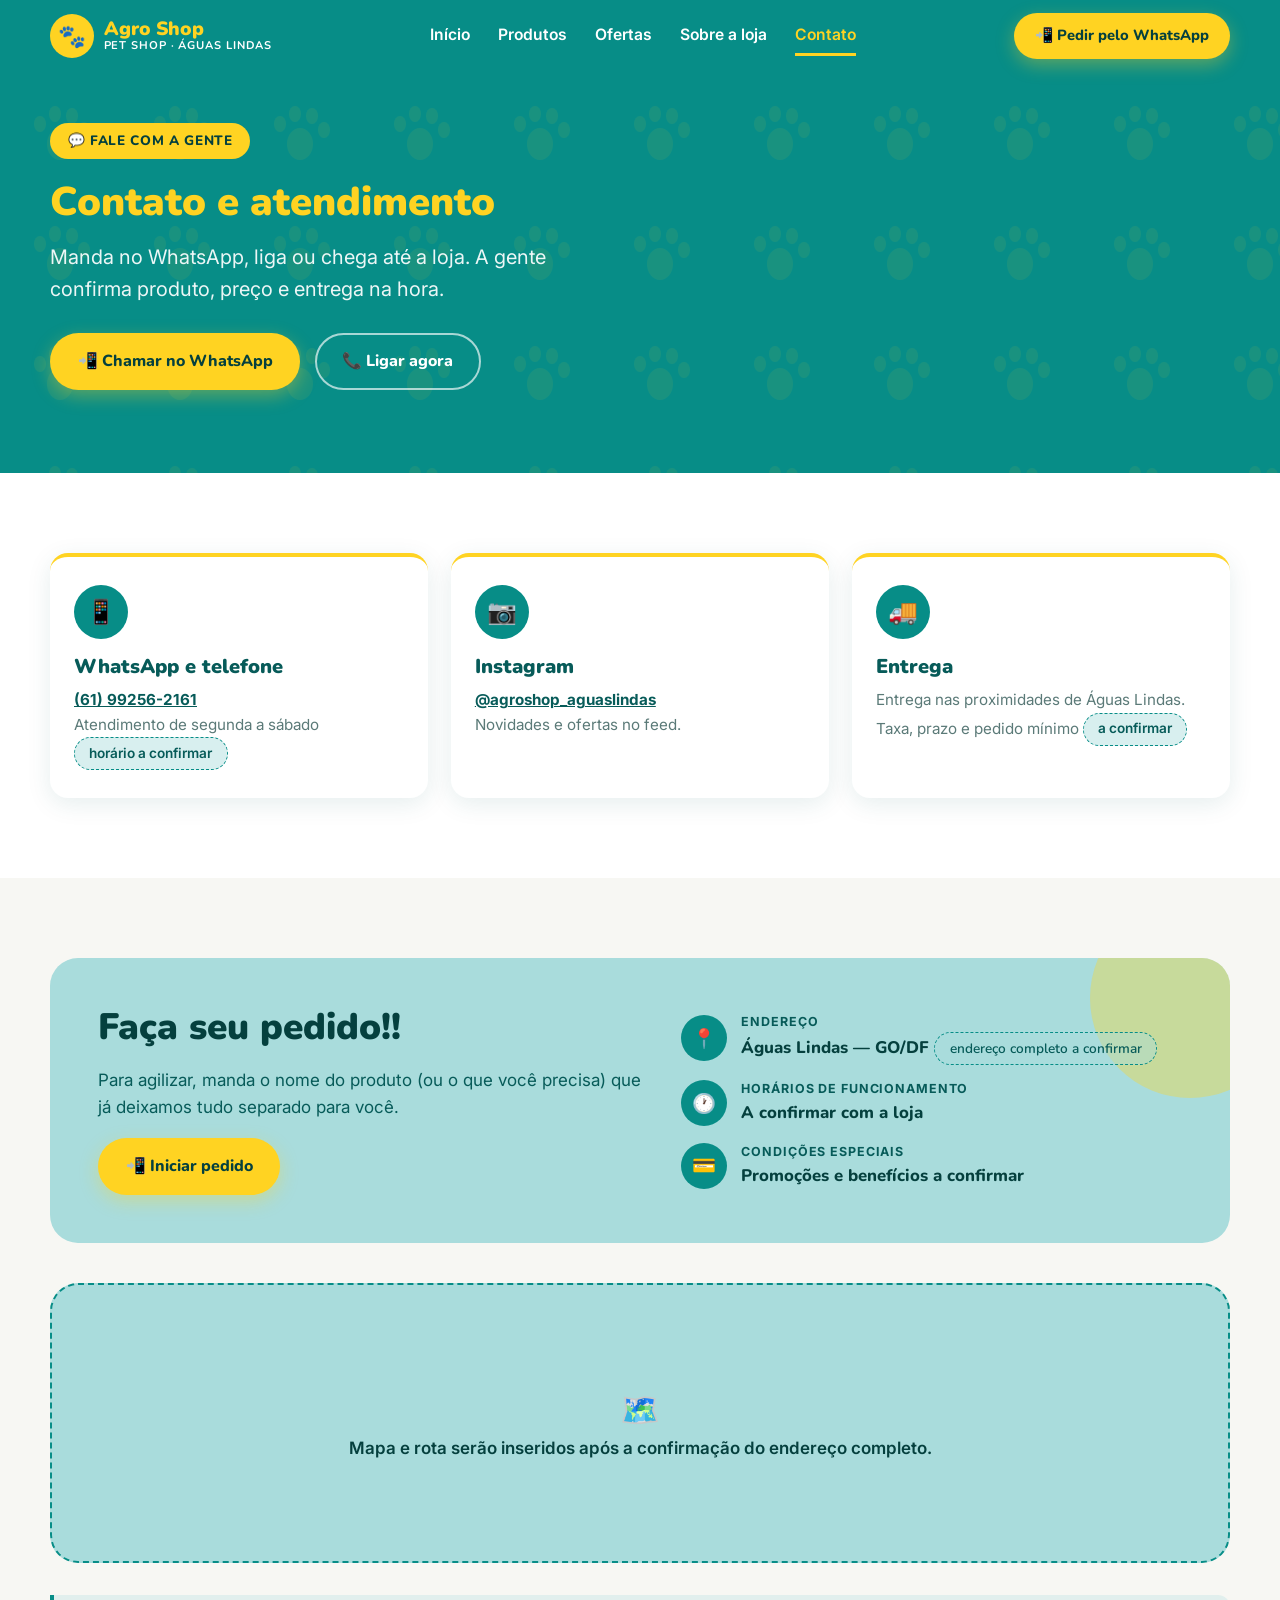
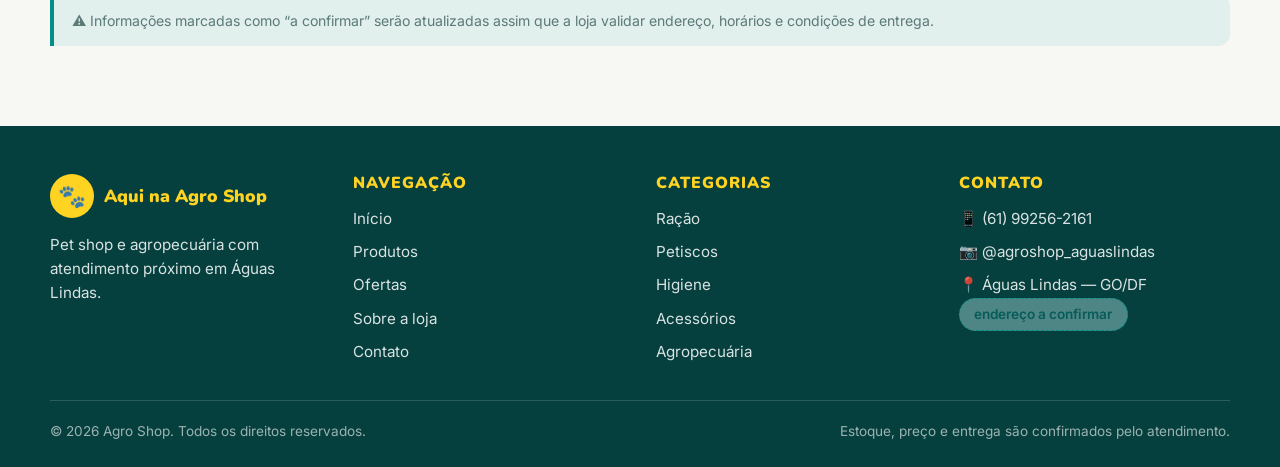
==== contato.html @ 7bd04043 "Commit inicial: site da Agro Shop (home, catálogo, ofertas, sobre e contato)" ====
<!DOCTYPE html>
<html lang="pt-BR">
<head>
  <meta charset="UTF-8">
  <meta name="viewport" content="width=device-width, initial-scale=1.0">
  <title>Contato — Agro Shop | WhatsApp e endereço em Águas Lindas</title>
  <meta name="description" content="Fale com a Agro Shop em Águas Lindas: WhatsApp (61) 99256-2161, endereço, horários e condições de entrega.">
  <link rel="preconnect" href="https://fonts.googleapis.com">
  <link rel="preconnect" href="https://fonts.gstatic.com" crossorigin>
  <link href="https://fonts.googleapis.com/css2?family=Inter:wght@400;600;700&family=Nunito:wght@800;900&display=swap" rel="stylesheet">
  <link rel="stylesheet" href="css/style.css">
</head>
<body>
  <a class="pular-conteudo" href="#conteudo">Pular para o conteúdo</a>

  <header class="site-header">
    <div class="container header-inner">
      <a class="marca" href="index.html">
        <span class="marca__selo" aria-hidden="true">🐾</span>
        <span class="marca__nome">Agro Shop<span>Pet shop · Águas Lindas</span></span>
      </a>
      <nav class="nav-principal" id="nav-principal" aria-label="Navegação principal">
        <a href="index.html">Início</a>
        <a href="produtos.html">Produtos</a>
        <a href="ofertas.html">Ofertas</a>
        <a href="sobre.html">Sobre a loja</a>
        <a href="contato.html" aria-current="page">Contato</a>
      </nav>
      <div class="header-acoes">
        <a class="btn btn--zap btn--pequeno" data-zap="Olá! Vim pelo site da Agro Shop."
           href="#" aria-label="Pedir pelo WhatsApp">📲 Pedir pelo WhatsApp</a>
        <button class="btn-menu" id="btn-menu" aria-expanded="false" aria-controls="nav-principal" aria-label="Abrir menu">☰</button>
      </div>
    </div>
  </header>

  <main id="conteudo">
    <section class="hero hero--compacto">
      <div class="container">
        <div class="hero__conteudo">
          <span class="hero__selo">💬 Fale com a gente</span>
          <h1>Contato e atendimento</h1>
          <p class="hero__sub">
            Manda no WhatsApp, liga ou chega até a loja.
            A gente confirma produto, preço e entrega na hora.
          </p>
          <div class="hero__acoes">
            <a class="btn btn--zap"
               data-zap="Olá! Vim pelo site da Agro Shop e preciso de ajuda."
               href="#">📲 Chamar no WhatsApp</a>
            <a class="btn btn--contorno-claro" href="tel:+5561992562161">📞 Ligar agora</a>
          </div>
        </div>
      </div>
    </section>

    <section class="secao secao--clara">
      <div class="container">
        <div class="grade-vantagens">
          <div class="card-vantagem">
            <span class="card-vantagem__icone" aria-hidden="true">📱</span>
            <h3>WhatsApp e telefone</h3>
            <p>
              <a href="tel:+5561992562161"><strong>(61) 99256-2161</strong></a><br>
              Atendimento de segunda a sábado <span class="a-confirmar">horário a confirmar</span>
            </p>
          </div>
          <div class="card-vantagem">
            <span class="card-vantagem__icone" aria-hidden="true">📷</span>
            <h3>Instagram</h3>
            <p>
              <a href="https://instagram.com/agroshop_aguaslindas" target="_blank" rel="noopener"><strong>@agroshop_aguaslindas</strong></a><br>
              Novidades e ofertas no feed.
            </p>
          </div>
          <div class="card-vantagem">
            <span class="card-vantagem__icone" aria-hidden="true">🚚</span>
            <h3>Entrega</h3>
            <p>
              Entrega nas proximidades de Águas Lindas.
              Taxa, prazo e pedido mínimo <span class="a-confirmar">a confirmar</span>
            </p>
          </div>
        </div>
      </div>
    </section>

    <section class="secao">
      <div class="container">
        <div class="painel-contato">
          <div>
            <h2>Faça seu pedido!!</h2>
            <p>
              Para agilizar, manda o nome do produto (ou o que você precisa)
              que já deixamos tudo separado para você.
            </p>
            <a class="btn btn--zap"
               data-zap="Olá! Vim pelo site da Agro Shop e quero fazer um pedido."
               href="#">📲 Iniciar pedido</a>
          </div>
          <ul class="contato-lista">
            <li>
              <span class="icone" aria-hidden="true">📍</span>
              <span>
                <span class="rotulo">Endereço</span>
                <span class="valor">Águas Lindas — GO/DF <span class="a-confirmar">endereço completo a confirmar</span></span>
              </span>
            </li>
            <li>
              <span class="icone" aria-hidden="true">🕐</span>
              <span>
                <span class="rotulo">Horários de funcionamento</span>
                <span class="valor">A confirmar com a loja</span>
              </span>
            </li>
            <li>
              <span class="icone" aria-hidden="true">💳</span>
              <span>
                <span class="rotulo">Condições especiais</span>
                <span class="valor">Promoções e benefícios a confirmar</span>
              </span>
            </li>
          </ul>
        </div>

        <div style="margin-top:2.5rem;">
          <div class="mapa-placeholder">
            <div>
              <span style="font-size:2rem;" aria-hidden="true">🗺️</span><br>
              Mapa e rota serão inseridos após a confirmação do endereço completo.
            </div>
          </div>
        </div>

        <div class="nota-legal">
          ⚠️ Informações marcadas como “a confirmar” serão atualizadas assim que a loja
          validar endereço, horários e condições de entrega.
        </div>
      </div>
    </section>
  </main>

  <footer class="site-footer">
    <div class="container">
      <div class="footer-grade">
        <div>
          <div class="footer-marca">
            <span class="marca__selo" aria-hidden="true">🐾</span>
            <span class="marca__nome">Aqui na Agro Shop</span>
          </div>
          <p>Pet shop e agropecuária com atendimento próximo em Águas Lindas.</p>
        </div>
        <div>
          <h4>Navegação</h4>
          <ul>
            <li><a href="index.html">Início</a></li>
            <li><a href="produtos.html">Produtos</a></li>
            <li><a href="ofertas.html">Ofertas</a></li>
            <li><a href="sobre.html">Sobre a loja</a></li>
            <li><a href="contato.html">Contato</a></li>
          </ul>
        </div>
        <div>
          <h4>Categorias</h4>
          <ul>
            <li><a href="produtos.html?categoria=Ração">Ração</a></li>
            <li><a href="produtos.html?categoria=Petiscos">Petiscos</a></li>
            <li><a href="produtos.html?categoria=Higiene">Higiene</a></li>
            <li><a href="produtos.html?categoria=Acessórios">Acessórios</a></li>
            <li><a href="produtos.html?categoria=Agropecuária">Agropecuária</a></li>
          </ul>
        </div>
        <div>
          <h4>Contato</h4>
          <ul>
            <li>📱 <a href="tel:+5561992562161">(61) 99256-2161</a></li>
            <li>📷 <a href="https://instagram.com/agroshop_aguaslindas" target="_blank" rel="noopener">@agroshop_aguaslindas</a></li>
            <li>📍 Águas Lindas — GO/DF <span class="a-confirmar">endereço a confirmar</span></li>
          </ul>
        </div>
      </div>
      <div class="footer-obs">
        <span>© <span id="ano">2026</span> Agro Shop. Todos os direitos reservados.</span>
        <span>Estoque, preço e entrega são confirmados pelo atendimento.</span>
      </div>
    </div>
  </footer>

  <a class="zap-flutuante" data-zap="Olá! Vim pelo site da Agro Shop." href="#" aria-label="Falar no WhatsApp">💬</a>

  <script src="js/produtos.js"></script>
  <script src="js/main.js"></script>
</body>
</html>
---- css/style.css ----
/* =========================================================
   Agro Shop — Design System
   Identidade: teal + amarelo, cartões limpos, pegadas moderação
   ========================================================= */

:root {
  --teal: #078D87;
  --teal-dark: #075B59;
  --teal-deep: #05403E;
  --amarelo: #FFD322;
  --amarelo-dark: #EFC000;
  --branco: #F7F7F3;
  --azul-claro: #A9DCDC;
  --texto: #1F3A38;
  --texto-suave: #5B7A78;
  --branco-puro: #FFFFFF;

  --sombra: 0 6px 24px rgba(7, 91, 89, 0.10);
  --sombra-forte: 0 12px 32px rgba(7, 91, 89, 0.16);

  --raio: 18px;
  --raio-grande: 28px;
  --raio-pill: 999px;

  --fonte-titulo: "Nunito", "Baloo 2", system-ui, sans-serif;
  --fonte-corpo: "Inter", "Open Sans", system-ui, sans-serif;

  --largura: 1180px;
  --header-h: 72px;
}

/* ---------- Reset / base ---------- */
*, *::before, *::after { box-sizing: border-box; }

html { scroll-behavior: smooth; }

body {
  margin: 0;
  font-family: var(--fonte-corpo);
  font-size: 17px;
  line-height: 1.6;
  color: var(--texto);
  background: var(--branco);
  -webkit-font-smoothing: antialiased;
}

img { max-width: 100%; display: block; }

h1, h2, h3, h4 {
  font-family: var(--fonte-titulo);
  font-weight: 900;
  line-height: 1.15;
  margin: 0 0 0.5em;
  color: var(--teal-dark);
}

h1 { font-size: clamp(2rem, 5vw, 3.1rem); }
h2 { font-size: clamp(1.6rem, 3.5vw, 2.3rem); }
h3 { font-size: 1.25rem; }

p { margin: 0 0 1em; }

a { color: var(--teal-dark); }

:focus-visible {
  outline: 3px solid var(--amarelo);
  outline-offset: 3px;
  border-radius: 6px;
}

.container {
  width: min(var(--largura), 100% - 2.5rem);
  margin-inline: auto;
}

.secao { padding: clamp(3rem, 7vw, 5rem) 0; }
.secao--clara { background: var(--branco-puro); }

.pular-conteudo {
  position: absolute;
  left: -9999px;
  top: 0;
  background: var(--amarelo);
  color: var(--teal-deep);
  padding: 0.75rem 1.25rem;
  z-index: 200;
  font-weight: 700;
  border-radius: 0 0 10px 0;
}
.pular-conteudo:focus { left: 0; }

.texto-suave { color: var(--texto-suave); }

/* ---------- Botões ---------- */
.btn {
  display: inline-flex;
  align-items: center;
  justify-content: center;
  gap: 0.5rem;
  font-family: var(--fonte-titulo);
  font-weight: 800;
  font-size: 1rem;
  padding: 0.85rem 1.6rem;
  border-radius: var(--raio-pill);
  border: 2px solid transparent;
  cursor: pointer;
  text-decoration: none;
  transition: transform 0.15s ease, box-shadow 0.15s ease, background 0.15s ease;
  min-height: 48px;
}
.btn:hover { transform: translateY(-2px); }
.btn:active { transform: translateY(0); }

.btn--zap {
  background: var(--amarelo);
  color: var(--teal-deep);
  box-shadow: 0 6px 18px rgba(255, 211, 34, 0.35);
}
.btn--zap:hover { background: var(--amarelo-dark); }

.btn--teal {
  background: var(--teal);
  color: var(--branco-puro);
}
.btn--teal:hover { background: var(--teal-dark); }

.btn--contorno-claro {
  background: transparent;
  color: var(--branco-puro);
  border-color: rgba(255, 255, 255, 0.65);
}
.btn--contorno-claro:hover { background: rgba(255, 255, 255, 0.12); }

.btn--contorno-teal {
  background: transparent;
  color: var(--teal-dark);
  border-color: var(--teal);
}
.btn--contorno-teal:hover { background: rgba(7, 141, 135, 0.08); }

.btn--pequeno { padding: 0.6rem 1.2rem; font-size: 0.92rem; min-height: 42px; }
.btn--bloco { width: 100%; }

/* ---------- Header ---------- */
.site-header {
  position: sticky;
  top: 0;
  z-index: 100;
  background: var(--teal);
  transition: box-shadow 0.2s ease;
}
.site-header.sombra { box-shadow: var(--sombra-forte); }

.header-inner {
  display: flex;
  align-items: center;
  justify-content: space-between;
  gap: 1.5rem;
  min-height: var(--header-h);
}

.marca {
  display: inline-flex;
  align-items: center;
  gap: 0.6rem;
  text-decoration: none;
  color: var(--branco-puro);
}
.marca__selo {
  width: 44px;
  height: 44px;
  border-radius: 50%;
  background: var(--amarelo);
  display: grid;
  place-items: center;
  font-size: 1.4rem;
  flex-shrink: 0;
}
.marca__nome {
  font-family: var(--fonte-titulo);
  font-weight: 900;
  font-size: 1.2rem;
  line-height: 1.1;
  color: var(--amarelo);
}
.marca__nome span {
  display: block;
  font-size: 0.7rem;
  font-weight: 700;
  color: var(--branco-puro);
  letter-spacing: 0.08em;
  text-transform: uppercase;
}

.nav-principal { display: flex; align-items: center; gap: 1.75rem; }
.nav-principal a {
  color: var(--branco-puro);
  text-decoration: none;
  font-weight: 600;
  font-size: 0.98rem;
  padding: 0.35rem 0;
  border-bottom: 3px solid transparent;
  transition: border-color 0.15s ease, color 0.15s ease;
}
.nav-principal a:hover { border-bottom-color: rgba(255, 255, 255, 0.5); }
.nav-principal a[aria-current="page"] {
  color: var(--amarelo);
  border-bottom-color: var(--amarelo);
}

.header-acoes { display: flex; align-items: center; gap: 0.75rem; }

.btn-menu {
  display: none;
  background: transparent;
  border: 2px solid rgba(255, 255, 255, 0.5);
  border-radius: 12px;
  width: 46px;
  height: 46px;
  cursor: pointer;
  color: var(--branco-puro);
  font-size: 1.3rem;
  line-height: 1;
}

/* ---------- Hero ---------- */
.hero {
  position: relative;
  background: var(--teal);
  color: var(--branco-puro);
  overflow: hidden;
  background-image: url("data:image/svg+xml,%3Csvg xmlns='http://www.w3.org/2000/svg' width='120' height='120' viewBox='0 0 120 120'%3E%3Cg fill='%23FFD322' fill-opacity='0.07'%3E%3Cellipse cx='60' cy='72' rx='13' ry='16'/%3E%3Cellipse cx='40' cy='52' rx='6' ry='8'/%3E%3Cellipse cx='55' cy='42' rx='6' ry='8'/%3E%3Cellipse cx='72' cy='44' rx='6' ry='8'/%3E%3Cellipse cx='84' cy='58' rx='6' ry='8'/%3E%3C/g%3E%3C/svg%3E");
}

.hero__conteudo {
  position: relative;
  z-index: 1;
  padding: clamp(3.5rem, 8vw, 6rem) 0;
  max-width: 720px;
}

.hero__selo {
  display: inline-flex;
  align-items: center;
  gap: 0.5rem;
  background: var(--amarelo);
  color: var(--teal-deep);
  font-family: var(--fonte-titulo);
  font-weight: 800;
  font-size: 0.85rem;
  text-transform: uppercase;
  letter-spacing: 0.05em;
  padding: 0.45rem 1.1rem;
  border-radius: var(--raio-pill);
  margin-bottom: 1.25rem;
}

.hero h1 { color: var(--amarelo); margin-bottom: 0.4em; }
.hero h1 .linha-clara { color: var(--branco-puro); display: block; font-size: 0.62em; }

.hero__sub {
  font-size: clamp(1.05rem, 2vw, 1.25rem);
  color: rgba(255, 255, 255, 0.92);
  max-width: 560px;
  margin-bottom: 1.75rem;
}

.hero__acoes { display: flex; flex-wrap: wrap; gap: 0.9rem; margin-bottom: 2rem; }

.hero__chips { display: flex; flex-wrap: wrap; gap: 0.6rem 1.4rem; list-style: none; padding: 0; margin: 0; }
.hero__chips li {
  display: flex;
  align-items: center;
  gap: 0.5rem;
  font-size: 0.95rem;
  color: rgba(255, 255, 255, 0.92);
}
.hero__chips .icone {
  width: 30px;
  height: 30px;
  border-radius: 50%;
  background: rgba(255, 255, 255, 0.16);
  display: grid;
  place-items: center;
  font-size: 0.95rem;
  flex-shrink: 0;
}

/* Hero compacto (páginas internas) */
.hero--compacto { padding: clamp(2.2rem, 5vw, 3.2rem) 0; }
.hero--compacto .hero__conteudo { padding: 0; max-width: 780px; }
.hero--compacto h1 { font-size: clamp(1.8rem, 4vw, 2.5rem); }

/* ---------- Cabeçalhos de seção ---------- */
.cabecalho-secao { max-width: 640px; margin-bottom: 2.25rem; }
.cabecalho-secao--centro { margin-inline: auto; text-align: center; }
.cabecalho-secao .acento {
  display: inline-block;
  font-family: var(--fonte-titulo);
  font-weight: 800;
  font-size: 0.82rem;
  text-transform: uppercase;
  letter-spacing: 0.1em;
  color: var(--teal);
  background: rgba(7, 141, 135, 0.1);
  padding: 0.3rem 0.9rem;
  border-radius: var(--raio-pill);
  margin-bottom: 0.9rem;
}
.cabecalho-secao p { color: var(--texto-suave); font-size: 1.05rem; margin-bottom: 0; }

/* ---------- Categorias ---------- */
.grade-categorias {
  display: grid;
  grid-template-columns: repeat(auto-fit, minmax(160px, 1fr));
  gap: 1.1rem;
}

.card-categoria {
  background: var(--branco-puro);
  border: 1px solid rgba(7, 141, 135, 0.14);
  border-radius: var(--raio);
  padding: 1.5rem 1rem;
  text-align: center;
  text-decoration: none;
  color: var(--texto);
  box-shadow: var(--sombra);
  transition: transform 0.15s ease, box-shadow 0.15s ease, border-color 0.15s ease;
}
.card-categoria:hover {
  transform: translateY(-4px);
  box-shadow: var(--sombra-forte);
  border-color: var(--amarelo);
}
.card-categoria__icone {
  width: 58px;
  height: 58px;
  margin: 0 auto 0.85rem;
  border-radius: 50%;
  background: rgba(255, 211, 34, 0.22);
  display: grid;
  place-items: center;
  font-size: 1.6rem;
}
.card-categoria strong {
  display: block;
  font-family: var(--fonte-titulo);
  font-weight: 800;
  color: var(--teal-dark);
  font-size: 1.02rem;
}
.card-categoria span { font-size: 0.85rem; color: var(--texto-suave); }

/* ---------- Cards de produto ---------- */
.grade-produtos {
  display: grid;
  grid-template-columns: repeat(auto-fill, minmax(235px, 1fr));
  gap: 1.4rem;
}

.card-produto {
  position: relative;
  display: flex;
  flex-direction: column;
  background: var(--branco-puro);
  border: 1px solid rgba(7, 141, 135, 0.12);
  border-radius: var(--raio);
  overflow: hidden;
  box-shadow: var(--sombra);
  transition: transform 0.15s ease, box-shadow 0.15s ease;
}
.card-produto:hover { transform: translateY(-4px); box-shadow: var(--sombra-forte); }

.card-produto__badge {
  position: absolute;
  top: 12px;
  left: 12px;
  z-index: 2;
  background: var(--amarelo);
  color: var(--teal-deep);
  font-family: var(--fonte-titulo);
  font-weight: 800;
  font-size: 0.75rem;
  text-transform: uppercase;
  letter-spacing: 0.04em;
  padding: 0.35rem 0.85rem;
  border-radius: var(--raio-pill);
  box-shadow: 0 3px 10px rgba(0, 0, 0, 0.12);
}

/* Placeholder de foto — substituir por <img src="img/produtos/..." alt="..."> */
.card-produto__foto {
  height: 165px;
  display: grid;
  place-items: center;
  font-size: 3.4rem;
  background:
    radial-gradient(circle at 50% 40%, rgba(169, 220, 220, 0.55), rgba(169, 220, 220, 0.15)),
    var(--branco);
  border-bottom: 1px solid rgba(7, 141, 135, 0.1);
}

.card-produto__corpo {
  display: flex;
  flex-direction: column;
  flex: 1;
  padding: 1.1rem 1.15rem 1.25rem;
}
.card-produto__categoria {
  font-size: 0.75rem;
  font-weight: 700;
  text-transform: uppercase;
  letter-spacing: 0.07em;
  color: var(--teal);
  margin-bottom: 0.35rem;
}
.card-produto h3 {
  font-size: 1.05rem;
  margin-bottom: 0.4rem;
  color: var(--teal-dark);
}
.card-produto__desc {
  font-size: 0.88rem;
  color: var(--texto-suave);
  margin-bottom: 1rem;
  flex: 1;
}

.bloco-preco { display: flex; align-items: baseline; flex-wrap: wrap; gap: 0.5rem; margin-bottom: 1rem; }
.preco {
  font-family: var(--fonte-titulo);
  font-weight: 900;
  font-size: 1.35rem;
  text-transform: uppercase;
  color: var(--teal-deep);
  background: var(--amarelo);
  padding: 0.15rem 0.6rem;
  border-radius: 10px;
  letter-spacing: 0.01em;
}
.preco--de {
  font-size: 0.92rem;
  font-weight: 600;
  color: var(--texto-suave);
  text-decoration: line-through;
  background: none;
  padding: 0;
}
.preco--consulta {
  font-family: var(--fonte-titulo);
  font-weight: 800;
  font-size: 0.95rem;
  color: var(--teal-dark);
  background: rgba(169, 220, 220, 0.5);
  padding: 0.3rem 0.7rem;
  border-radius: 10px;
}

/* ---------- Vantagens ---------- */
.grade-vantagens {
  display: grid;
  grid-template-columns: repeat(auto-fit, minmax(250px, 1fr));
  gap: 1.4rem;
}
.card-vantagem {
  background: var(--branco-puro);
  border-radius: var(--raio);
  padding: 1.75rem 1.5rem;
  box-shadow: var(--sombra);
  border-top: 4px solid var(--amarelo);
}
.card-vantagem__icone {
  width: 54px;
  height: 54px;
  border-radius: 50%;
  background: var(--teal);
  color: var(--branco-puro);
  display: grid;
  place-items: center;
  font-size: 1.5rem;
  margin-bottom: 1rem;
}
.card-vantagem h3 { color: var(--teal-dark); }
.card-vantagem p { color: var(--texto-suave); font-size: 0.95rem; margin-bottom: 0; }

/* ---------- Painel de contato (azul-claro) ---------- */
.painel-contato {
  background: var(--azul-claro);
  border-radius: var(--raio-grande);
  padding: clamp(2rem, 5vw, 3rem);
  display: grid;
  grid-template-columns: 1.1fr 1fr;
  gap: 2rem;
  align-items: center;
  position: relative;
  overflow: hidden;
}
.painel-contato::after {
  content: "";
  position: absolute;
  right: -60px;
  top: -60px;
  width: 200px;
  height: 200px;
  border-radius: 50%;
  background: rgba(255, 211, 34, 0.35);
}
.painel-contato > * { position: relative; z-index: 1; }
.painel-contato h2 { color: var(--teal-deep); }
.painel-contato p { color: var(--teal-dark); }

.contato-lista { list-style: none; padding: 0; margin: 0; display: grid; gap: 0.9rem; }
.contato-lista li { display: flex; align-items: center; gap: 0.9rem; }
.contato-lista .icone {
  width: 46px;
  height: 46px;
  border-radius: 50%;
  background: var(--teal);
  color: var(--branco-puro);
  display: grid;
  place-items: center;
  font-size: 1.2rem;
  flex-shrink: 0;
}
.contato-lista .rotulo {
  display: block;
  font-size: 0.78rem;
  text-transform: uppercase;
  letter-spacing: 0.07em;
  color: var(--teal-dark);
  font-weight: 700;
}
.contato-lista a, .contato-lista .valor {
  font-family: var(--fonte-titulo);
  font-weight: 800;
  font-size: 1.05rem;
  color: var(--teal-deep);
  text-decoration: none;
}
.contato-lista a:hover { text-decoration: underline; }

/* ---------- Faixa de rodapé / Footer ---------- */
.site-footer {
  background: var(--teal-deep);
  color: rgba(255, 255, 255, 0.85);
  padding: 3rem 0 1.5rem;
  font-size: 0.95rem;
}
.footer-grade {
  display: grid;
  grid-template-columns: repeat(auto-fit, minmax(200px, 1fr));
  gap: 2rem;
  margin-bottom: 2.25rem;
}
.site-footer h4 {
  color: var(--amarelo);
  font-size: 1rem;
  text-transform: uppercase;
  letter-spacing: 0.06em;
  margin-bottom: 0.9rem;
}
.site-footer ul { list-style: none; padding: 0; margin: 0; display: grid; gap: 0.55rem; }
.site-footer a { color: rgba(255, 255, 255, 0.85); text-decoration: none; }
.site-footer a:hover { color: var(--amarelo); }
.footer-marca { display: flex; align-items: center; gap: 0.6rem; margin-bottom: 0.9rem; }
.footer-marca .marca__nome { font-size: 1.1rem; }
.footer-obs {
  border-top: 1px solid rgba(255, 255, 255, 0.15);
  padding-top: 1.25rem;
  display: flex;
  flex-wrap: wrap;
  gap: 0.5rem 1.5rem;
  justify-content: space-between;
  font-size: 0.85rem;
  color: rgba(255, 255, 255, 0.6);
}

/* ---------- Busca e filtros ---------- */
.barra-busca { display: flex; gap: 0.75rem; flex-wrap: wrap; margin-bottom: 1.25rem; }
.campo-busca {
  flex: 1;
  min-width: 240px;
  position: relative;
}
.campo-busca input {
  width: 100%;
  font: inherit;
  font-size: 1rem;
  padding: 0.9rem 1.2rem 0.9rem 3rem;
  border: 2px solid rgba(7, 141, 135, 0.25);
  border-radius: var(--raio-pill);
  background: var(--branco-puro);
  color: var(--texto);
}
.campo-busca input:focus { border-color: var(--teal); outline: none; }
.campo-busca::before {
  content: "🔍";
  position: absolute;
  left: 1.05rem;
  top: 50%;
  transform: translateY(-50%);
  font-size: 1rem;
  opacity: 0.75;
}

.filtros { display: flex; flex-wrap: wrap; gap: 0.6rem; margin-bottom: 2rem; }
.filtro {
  font-family: var(--fonte-titulo);
  font-weight: 700;
  font-size: 0.92rem;
  padding: 0.55rem 1.2rem;
  border-radius: var(--raio-pill);
  border: 2px solid rgba(7, 141, 135, 0.3);
  background: var(--branco-puro);
  color: var(--teal-dark);
  cursor: pointer;
  transition: all 0.15s ease;
}
.filtro:hover { border-color: var(--teal); }
.filtro[aria-pressed="true"] {
  background: var(--teal);
  border-color: var(--teal);
  color: var(--branco-puro);
}

.contador-resultados { font-size: 0.95rem; color: var(--texto-suave); margin-bottom: 1.25rem; }

/* ---------- Estados vazios ---------- */
.estado-vazio {
  text-align: center;
  padding: 3.5rem 1.5rem;
  background: var(--branco-puro);
  border: 2px dashed rgba(7, 141, 135, 0.3);
  border-radius: var(--raio-grande);
}
.estado-vazio .patinho { font-size: 3rem; display: block; margin-bottom: 0.75rem; }
.estado-vazio h3 { color: var(--teal-dark); }
.estado-vazio p { color: var(--texto-suave); }

/* ---------- Informação a confirmar ---------- */
.a-confirmar {
  display: inline-flex;
  align-items: center;
  gap: 0.4rem;
  font-size: 0.85rem;
  font-weight: 600;
  color: var(--teal-dark);
  background: rgba(169, 220, 220, 0.45);
  border: 1.5px dashed var(--teal);
  border-radius: var(--raio-pill);
  padding: 0.3rem 0.9rem;
}

/* ---------- Nota legal ---------- */
.nota-legal {
  font-size: 0.88rem;
  color: var(--texto-suave);
  background: rgba(169, 220, 220, 0.28);
  border-left: 4px solid var(--teal);
  border-radius: 0 12px 12px 0;
  padding: 0.9rem 1.1rem;
  margin-top: 2rem;
}

/* ---------- Sobre / conteúdo ---------- */
.grade-sobre {
  display: grid;
  grid-template-columns: 1.1fr 0.9fr;
  gap: 2.5rem;
  align-items: center;
}
.foto-placeholder {
  border-radius: var(--raio-grande);
  background:
    radial-gradient(circle at 30% 30%, rgba(255, 211, 34, 0.35), transparent 55%),
    linear-gradient(135deg, var(--teal), var(--teal-dark));
  color: var(--branco-puro);
  min-height: 320px;
  display: grid;
  place-items: center;
  text-align: center;
  padding: 2rem;
  font-weight: 600;
  box-shadow: var(--sombra-forte);
}
.foto-placeholder .emoji { font-size: 3.5rem; display: block; margin-bottom: 0.5rem; }

.lista-marcadores { list-style: none; padding: 0; margin: 0 0 1.5rem; display: grid; gap: 0.7rem; }
.lista-marcadores li {
  display: flex;
  gap: 0.7rem;
  align-items: flex-start;
}
.lista-marcadores li::before {
  content: "🐾";
  flex-shrink: 0;
}

/* ---------- Mapa ---------- */
.mapa-placeholder {
  border-radius: var(--raio-grande);
  background: var(--azul-claro);
  min-height: 280px;
  display: grid;
  place-items: center;
  text-align: center;
  padding: 2rem;
  color: var(--teal-deep);
  font-weight: 600;
  border: 2px dashed var(--teal);
}

/* ---------- Barra flutuante WhatsApp (mobile) ---------- */
.zap-flutuante {
  position: fixed;
  right: 16px;
  bottom: 16px;
  z-index: 90;
  width: 58px;
  height: 58px;
  border-radius: 50%;
  background: #25D366;
  color: #fff;
  display: none;
  place-items: center;
  font-size: 1.7rem;
  box-shadow: 0 8px 22px rgba(0, 0, 0, 0.28);
  text-decoration: none;
}
.zap-flutuante:hover { transform: scale(1.06); }

/* ---------- Responsivo ---------- */
@media (max-width: 960px) {
  .painel-contato { grid-template-columns: 1fr; }
  .grade-sobre { grid-template-columns: 1fr; }
}

@media (max-width: 860px) {
  .nav-principal {
    position: absolute;
    top: var(--header-h);
    left: 0;
    right: 0;
    background: var(--teal-dark);
    flex-direction: column;
    align-items: stretch;
    gap: 0;
    padding: 0.5rem 0;
    display: none;
    box-shadow: var(--sombra-forte);
  }
  .nav-principal.aberto { display: flex; }
  .nav-principal a {
    padding: 0.95rem 1.5rem;
    border-bottom: none;
    border-left: 4px solid transparent;
  }
  .nav-principal a[aria-current="page"] {
    background: rgba(255, 255, 255, 0.08);
    border-left-color: var(--amarelo);
  }
  .btn-menu { display: block; }
  .header-acoes .btn { display: none; }
  .zap-flutuante { display: grid; }
}

@media (max-width: 520px) {
  body { font-size: 16.5px; }
  .grade-produtos { grid-template-columns: repeat(auto-fill, minmax(150px, 1fr)); gap: 0.9rem; }
  .card-produto__foto { height: 120px; font-size: 2.6rem; }
  .card-produto__corpo { padding: 0.85rem 0.9rem 1rem; }
  .card-produto h3 { font-size: 0.95rem; }
  .preco { font-size: 1.1rem; }
  .hero__acoes .btn { width: 100%; }
}

@media (prefers-reduced-motion: reduce) {
  html { scroll-behavior: auto; }
  *, *::before, *::after { transition: none !important; animation: none !important; }
}
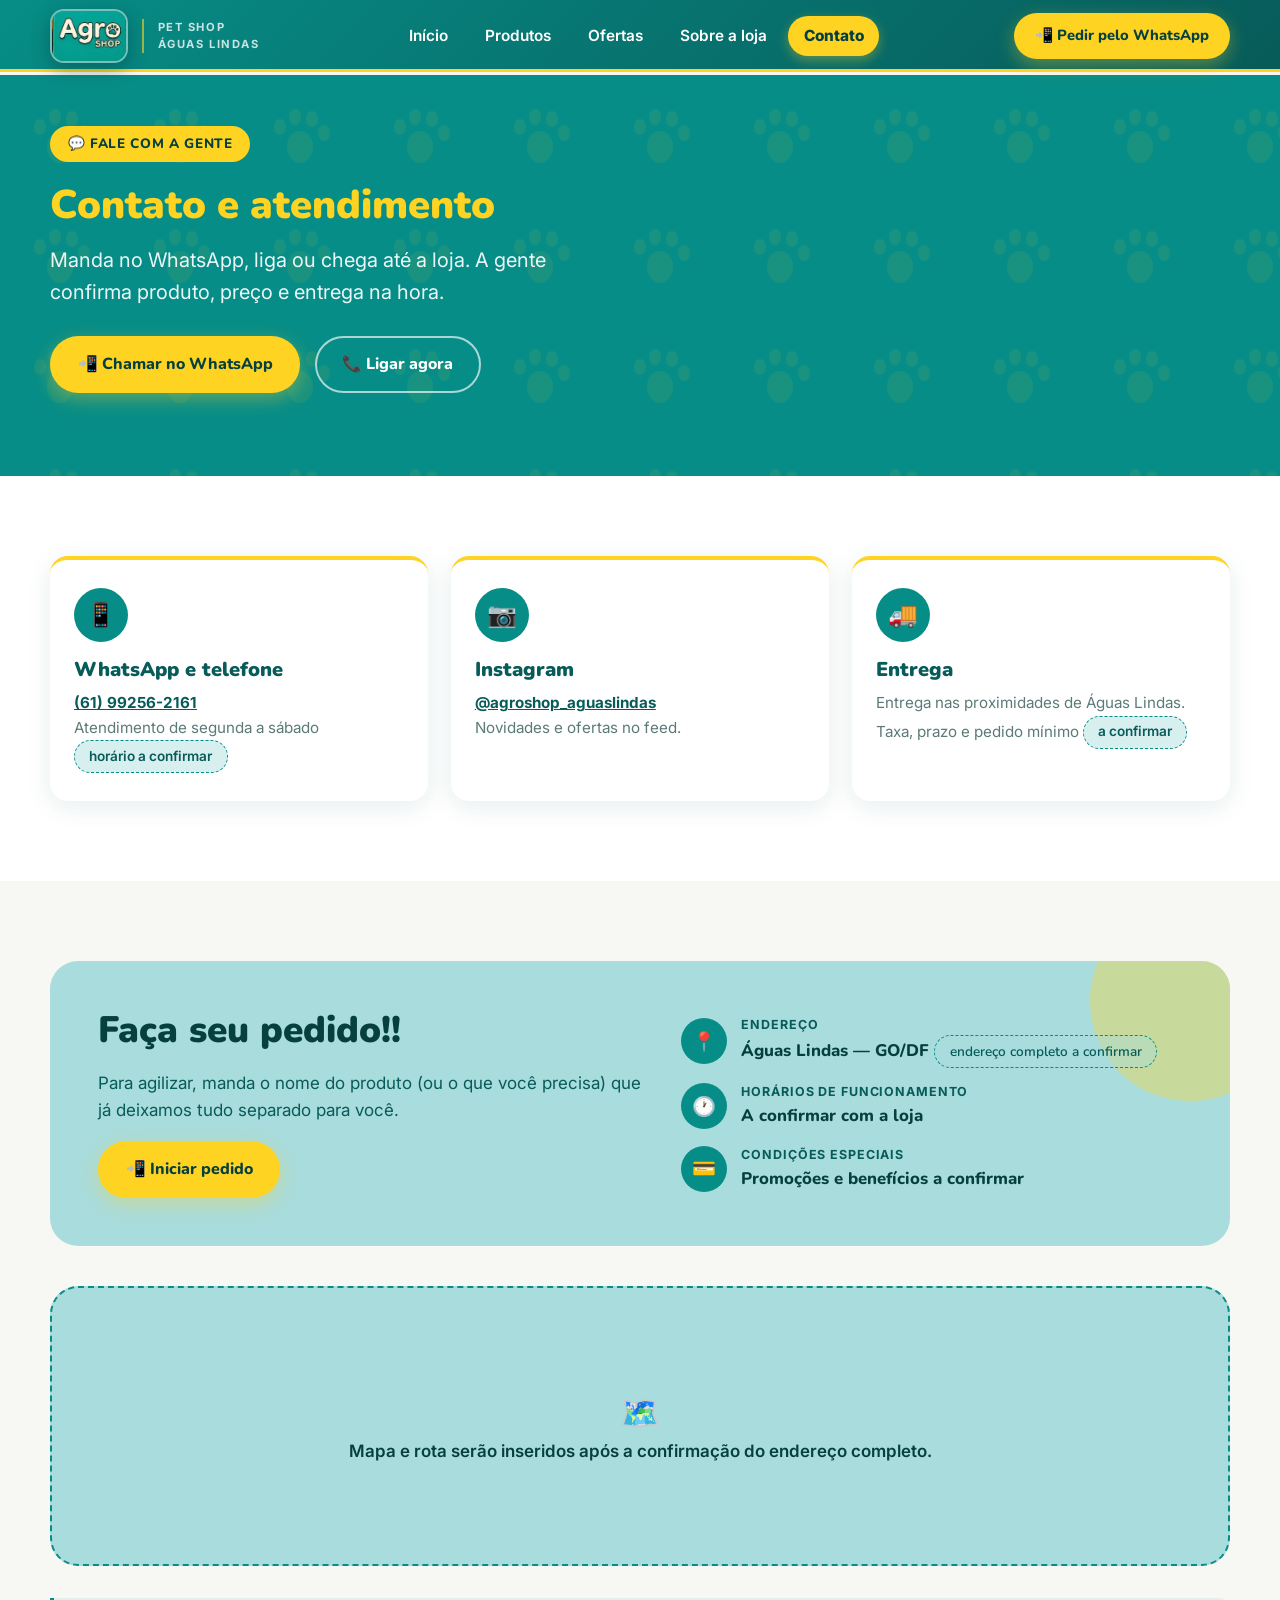
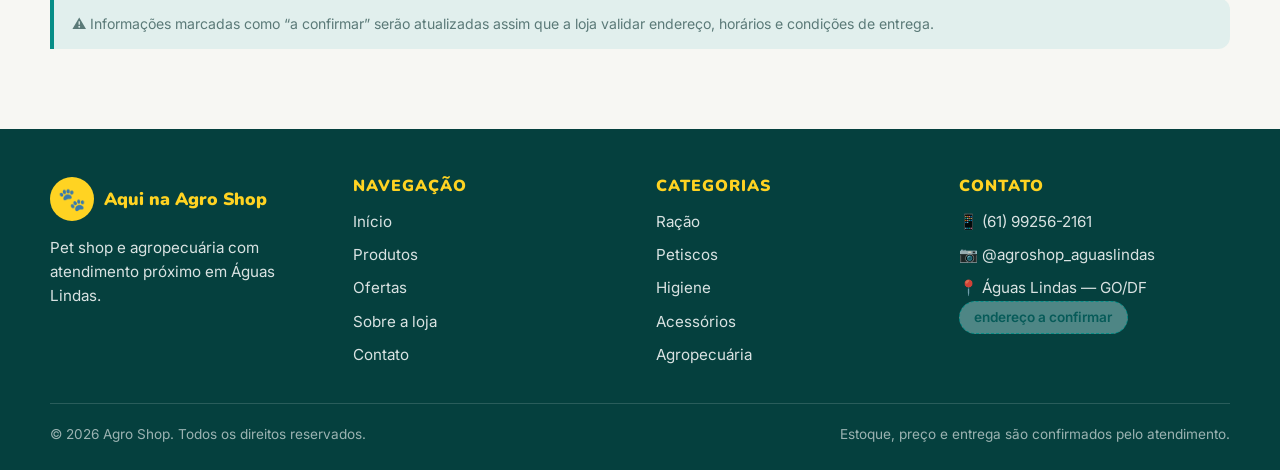
==== commit 830613d9: "Adiciona logotipo oficial no cabecalho e atualiza visual do header" ====
--- a/contato.html
+++ b/contato.html
@@ -16,8 +16,8 @@
   <header class="site-header">
     <div class="container header-inner">
       <a class="marca" href="index.html">
-        <span class="marca__selo" aria-hidden="true">🐾</span>
-        <span class="marca__nome">Agro Shop<span>Pet shop · Águas Lindas</span></span>
+        <img class="marca__logo" src="img/logo.png" alt="Agro Shop" width="174" height="117">
+        <span class="marca__tag">Pet shop<br>Águas Lindas</span>
       </a>
       <nav class="nav-principal" id="nav-principal" aria-label="Navegação principal">
         <a href="index.html">Início</a>
--- a/css/style.css
+++ b/css/style.css
@@ -146,10 +146,13 @@
   position: sticky;
   top: 0;
   z-index: 100;
-  background: var(--teal);
+  background: linear-gradient(135deg, var(--teal) 0%, var(--teal-dark) 100%);
   transition: box-shadow 0.2s ease;
-}
-.site-header.sombra { box-shadow: var(--sombra-forte); }
+  border-bottom: 3px solid transparent;
+  background-clip: padding-box;
+  box-shadow: inset 0 -3px 0 var(--amarelo);
+}
+.site-header.sombra { box-shadow: inset 0 -3px 0 var(--amarelo), 0 10px 30px rgba(4, 64, 62, 0.35); }
 
 .header-inner {
   display: flex;
@@ -162,19 +165,22 @@
 .marca {
   display: inline-flex;
   align-items: center;
-  gap: 0.6rem;
+  gap: 0.85rem;
   text-decoration: none;
   color: var(--branco-puro);
 }
-.marca__selo {
-  width: 44px;
-  height: 44px;
-  border-radius: 50%;
-  background: var(--amarelo);
-  display: grid;
-  place-items: center;
-  font-size: 1.4rem;
-  flex-shrink: 0;
+.marca__logo {
+  height: 54px;
+  width: auto;
+  border-radius: 14px;
+  border: 2px solid rgba(255, 255, 255, 0.45);
+  box-shadow: 0 6px 18px rgba(4, 64, 62, 0.45);
+  background: var(--teal);
+  transition: transform 0.15s ease, box-shadow 0.15s ease;
+}
+.marca:hover .marca__logo {
+  transform: translateY(-2px) rotate(-1deg);
+  box-shadow: 0 10px 24px rgba(4, 64, 62, 0.55);
 }
 .marca__nome {
   font-family: var(--fonte-titulo);
@@ -191,21 +197,36 @@
   letter-spacing: 0.08em;
   text-transform: uppercase;
 }
-
-.nav-principal { display: flex; align-items: center; gap: 1.75rem; }
+.marca__nome.oculto { display: none; }
+
+.marca__tag {
+  font-size: 0.7rem;
+  font-weight: 700;
+  letter-spacing: 0.14em;
+  text-transform: uppercase;
+  color: rgba(255, 255, 255, 0.78);
+  line-height: 1.5;
+  border-left: 2px solid rgba(255, 211, 34, 0.6);
+  padding-left: 0.85rem;
+}
+
+.nav-principal { display: flex; align-items: center; gap: 0.4rem; }
 .nav-principal a {
   color: var(--branco-puro);
   text-decoration: none;
   font-weight: 600;
-  font-size: 0.98rem;
-  padding: 0.35rem 0;
-  border-bottom: 3px solid transparent;
-  transition: border-color 0.15s ease, color 0.15s ease;
-}
-.nav-principal a:hover { border-bottom-color: rgba(255, 255, 255, 0.5); }
+  font-size: 0.96rem;
+  padding: 0.5rem 0.95rem;
+  border-radius: var(--raio-pill);
+  position: relative;
+  transition: background 0.15s ease, color 0.15s ease;
+}
+.nav-principal a:hover { background: rgba(255, 255, 255, 0.14); }
 .nav-principal a[aria-current="page"] {
-  color: var(--amarelo);
-  border-bottom-color: var(--amarelo);
+  color: var(--teal-deep);
+  background: var(--amarelo);
+  font-weight: 800;
+  box-shadow: 0 4px 12px rgba(255, 211, 34, 0.35);
 }
 
 .header-acoes { display: flex; align-items: center; gap: 0.75rem; }
@@ -540,6 +561,17 @@
 .contato-lista a:hover { text-decoration: underline; }
 
 /* ---------- Faixa de rodapé / Footer ---------- */
+.marca__selo {
+  width: 44px;
+  height: 44px;
+  border-radius: 50%;
+  background: var(--amarelo);
+  display: grid;
+  place-items: center;
+  font-size: 1.4rem;
+  flex-shrink: 0;
+}
+
 .site-footer {
   background: var(--teal-deep);
   color: rgba(255, 255, 255, 0.85);
@@ -756,12 +788,20 @@
     border-left: 4px solid transparent;
   }
   .nav-principal a[aria-current="page"] {
-    background: rgba(255, 255, 255, 0.08);
-    border-left-color: var(--amarelo);
+    background: var(--amarelo);
+    color: var(--teal-deep);
+    font-weight: 800;
+    border-left-color: var(--teal-deep);
   }
   .btn-menu { display: block; }
   .header-acoes .btn { display: none; }
   .zap-flutuante { display: grid; }
+  .marca__logo { height: 46px; }
+  .marca__tag { display: none; }
+}
+
+@media (max-width: 400px) {
+  .marca__logo { height: 40px; }
 }
 
 @media (max-width: 520px) {
